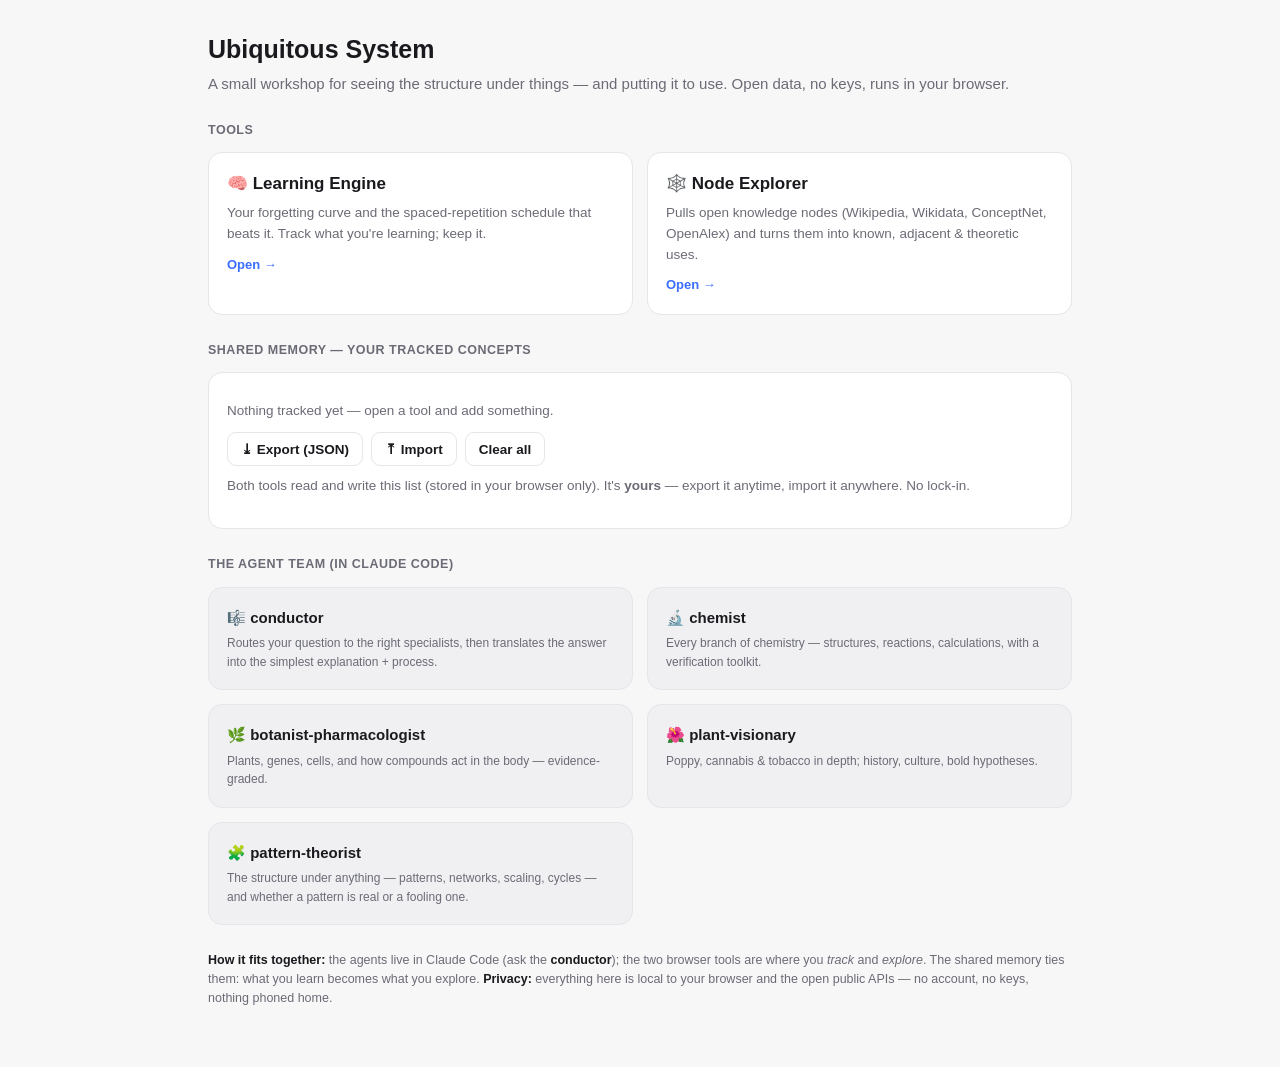
==== tools/index.html @ 65a0dc09 "Unify tools into a workshop hub with shared, portable memory Add tools/index.html: a launcher for th" ====
<!DOCTYPE html>
<html lang="en">
<head>
<meta charset="utf-8">
<meta name="viewport" content="width=device-width, initial-scale=1">
<title>Ubiquitous System — pattern & knowledge tools</title>
<style>
  :root{ --bg:#f7f7f8; --card:#fff; --ink:#1a1a1e; --muted:#6b6b76; --line:#e5e5ea; --bg2:#f0f0f3;
    --accent:#3b6efe; --good:#1a9d6a; --warn:#c2740f;}
  @media(prefers-color-scheme:dark){ :root{ --bg:#0f0f12; --card:#17171c; --ink:#ececf0; --muted:#9a9aa6;
    --line:#2a2a33; --bg2:#1c1c22; --accent:#6b93ff; --good:#3ac08a; --warn:#eaa14b;}}
  *{box-sizing:border-box} body{margin:0;background:var(--bg);color:var(--ink);
    font:15px/1.55 -apple-system,BlinkMacSystemFont,"Segoe UI",Roboto,Helvetica,Arial,sans-serif}
  .wrap{max-width:900px;margin:0 auto;padding:30px 18px 60px}
  h1{font-size:25px;margin:0 0 3px} .sub{color:var(--muted);margin:0 0 24px}
  h2{font-size:16px;margin:26px 0 12px;color:var(--muted);text-transform:uppercase;letter-spacing:.04em;font-size:12.5px}
  .cards{display:grid;grid-template-columns:1fr 1fr;gap:14px}
  @media(max-width:640px){.cards{grid-template-columns:1fr}}
  .card{background:var(--card);border:1px solid var(--line);border-radius:14px;padding:18px;text-decoration:none;color:inherit;display:block}
  a.card:hover{border-color:var(--accent)}
  .card h3{margin:0 0 5px;font-size:17px} .card p{margin:0;color:var(--muted);font-size:13.5px}
  .card .go{color:var(--accent);font-size:13px;font-weight:600;margin-top:10px;display:inline-block}
  .agent{background:var(--bg2)} .agent h3{font-size:15px} .agent .r{font-size:12px;color:var(--muted);margin-top:4px}
  .mem{background:var(--card);border:1px solid var(--line);border-radius:14px;padding:18px;margin-top:8px}
  .concepts{display:flex;flex-wrap:wrap;gap:7px;margin:10px 0}
  .c{background:var(--bg2);border:1px solid var(--line);border-radius:20px;padding:4px 11px;font-size:13px}
  .c b{cursor:pointer;color:var(--muted);margin-left:6px}
  .btns{display:flex;gap:8px;flex-wrap:wrap;margin-top:6px}
  button{border:1px solid var(--line);background:var(--card);color:var(--ink);border-radius:9px;padding:8px 13px;font-size:13.5px;font-weight:600;cursor:pointer}
  button:hover{border-color:var(--accent)}
  .empty{color:var(--muted);font-size:13.5px}
  footer{color:var(--muted);font-size:12.5px;margin-top:26px;line-height:1.5} footer b{color:var(--ink)}
</style>
</head>
<body>
<div class="wrap">
  <h1>Ubiquitous System</h1>
  <p class="sub">A small workshop for seeing the structure under things — and putting it to use. Open data, no keys, runs in your browser.</p>

  <h2>Tools</h2>
  <div class="cards">
    <a class="card" href="learning-engine.html">
      <h3>🧠 Learning Engine</h3>
      <p>Your forgetting curve and the spaced-repetition schedule that beats it. Track what you're learning; keep it.</p>
      <span class="go">Open →</span>
    </a>
    <a class="card" href="node-explorer.html">
      <h3>🕸️ Node Explorer</h3>
      <p>Pulls open knowledge nodes (Wikipedia, Wikidata, ConceptNet, OpenAlex) and turns them into known, adjacent & theoretic uses.</p>
      <span class="go">Open →</span>
    </a>
  </div>

  <h2>Shared memory — your tracked concepts</h2>
  <div class="mem">
    <div id="concepts" class="concepts"></div>
    <div class="btns">
      <button id="exp">⤓ Export (JSON)</button>
      <button id="imp">⤒ Import</button>
      <button id="clr">Clear all</button>
      <input id="file" type="file" accept="application/json" style="display:none">
    </div>
    <p class="empty" style="margin-top:10px">Both tools read and write this list (stored in your browser only). It's <b>yours</b> — export it anytime, import it anywhere. No lock-in.</p>
  </div>

  <h2>The agent team (in Claude Code)</h2>
  <div class="cards">
    <div class="card agent"><h3>🎼 conductor</h3><div class="r">Routes your question to the right specialists, then translates the answer into the simplest explanation + process.</div></div>
    <div class="card agent"><h3>🔬 chemist</h3><div class="r">Every branch of chemistry — structures, reactions, calculations, with a verification toolkit.</div></div>
    <div class="card agent"><h3>🌿 botanist-pharmacologist</h3><div class="r">Plants, genes, cells, and how compounds act in the body — evidence-graded.</div></div>
    <div class="card agent"><h3>🌺 plant-visionary</h3><div class="r">Poppy, cannabis & tobacco in depth; history, culture, bold hypotheses.</div></div>
    <div class="card agent"><h3>🧩 pattern-theorist</h3><div class="r">The structure under anything — patterns, networks, scaling, cycles — and whether a pattern is real or a fooling one.</div></div>
  </div>

  <footer>
    <b>How it fits together:</b> the agents live in Claude Code (ask the <b>conductor</b>); the two browser tools are where you <i>track</i> and <i>explore</i>. The shared memory ties them: what you learn becomes what you explore. <b>Privacy:</b> everything here is local to your browser and the open public APIs — no account, no keys, nothing phoned home.
  </footer>
</div>
<script>
const K='ube.concepts';
const get=()=>{try{return JSON.parse(localStorage.getItem(K)||'[]')}catch(e){return[]}};
const set=a=>localStorage.setItem(K,JSON.stringify([...new Set(a)].filter(Boolean)));
function render(){
  const a=get(),el=document.getElementById('concepts');
  if(!a.length){el.innerHTML='<span class="empty">Nothing tracked yet — open a tool and add something.</span>';return;}
  el.innerHTML=a.map(c=>`<span class="c">${c.replace(/</g,'&lt;')}<b data-c="${c.replace(/"/g,'&quot;')}">✕</b></span>`).join('');
  el.querySelectorAll('b').forEach(b=>b.onclick=()=>{set(get().filter(x=>x!==b.dataset.c));render();});
}
document.getElementById('exp').onclick=()=>{
  const blob=new Blob([JSON.stringify({concepts:get(),exported:new Date().toISOString()},null,2)],{type:'application/json'});
  const u=URL.createObjectURL(blob),a=document.createElement('a');a.href=u;a.download='ubiquitous-concepts.json';a.click();URL.revokeObjectURL(u);
};
document.getElementById('imp').onclick=()=>document.getElementById('file').click();
document.getElementById('file').onchange=e=>{const f=e.target.files[0];if(!f)return;const r=new FileReader();
  r.onload=()=>{try{const d=JSON.parse(r.result);const list=Array.isArray(d)?d:(d.concepts||[]);set([...get(),...list]);render();}catch(x){alert('Could not read that file.')}};r.readAsText(f);};
document.getElementById('clr').onclick=()=>{if(confirm('Clear all tracked concepts?')){set([]);render();}};
render();
</script>
</body>
</html>
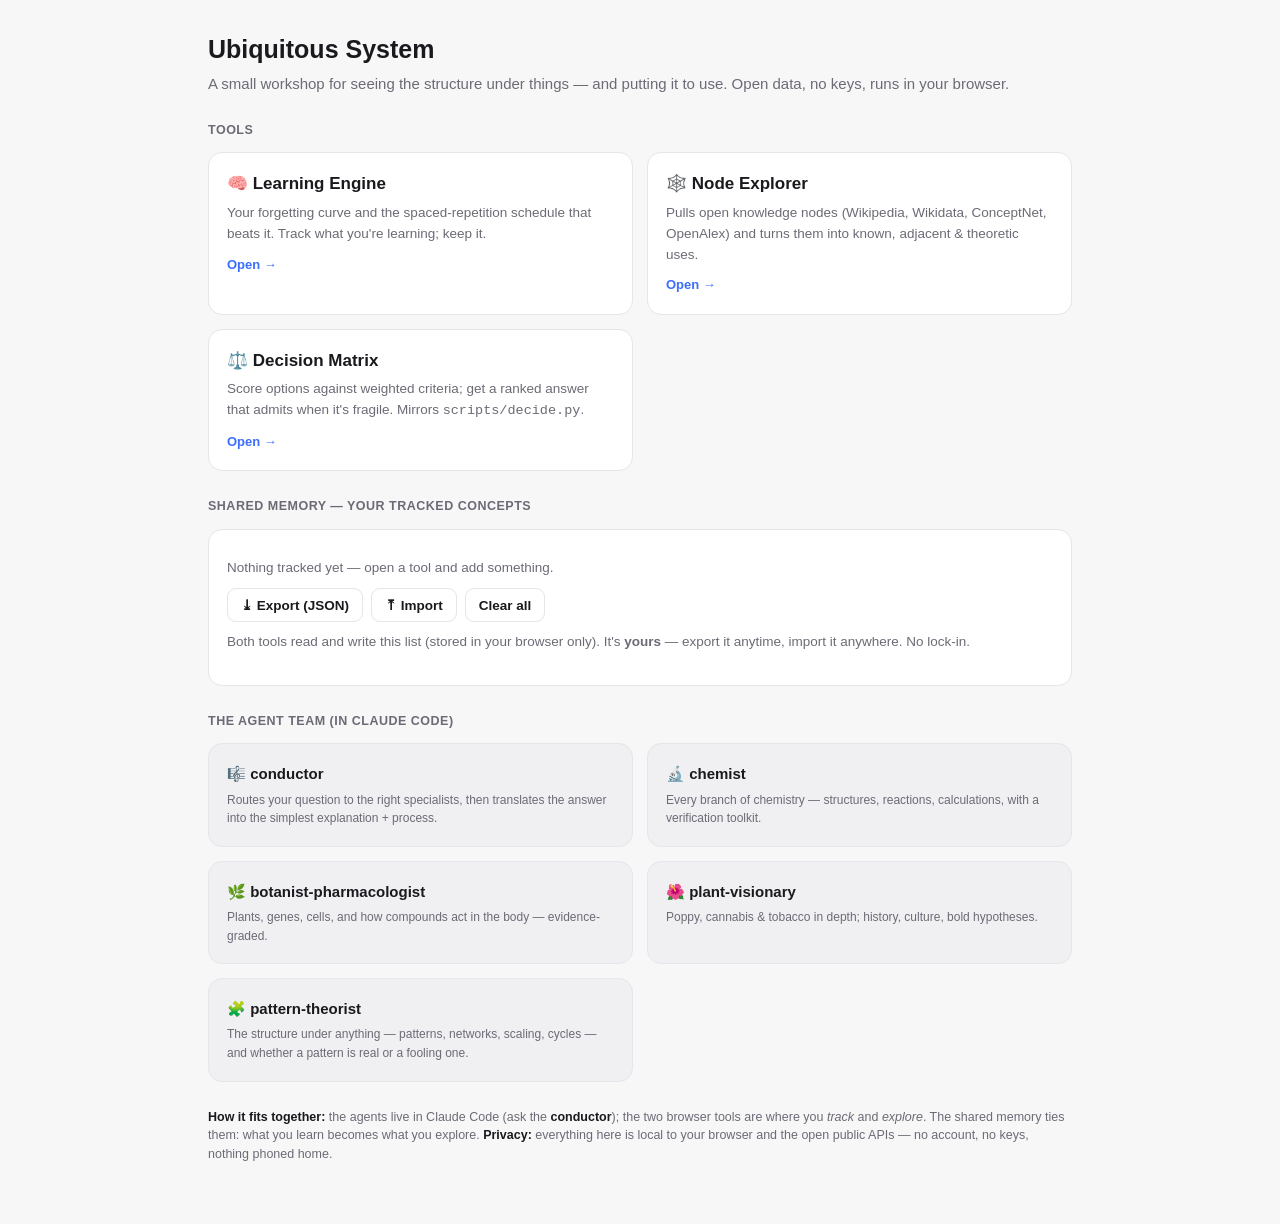
==== commit 6ec68602: "Add agent toolkit: pattern engine, decision matrix, project memory scripts/patterns.py  - reusable q" ====
--- a/tools/index.html
+++ b/tools/index.html
@@ -49,6 +49,11 @@
       <p>Pulls open knowledge nodes (Wikipedia, Wikidata, ConceptNet, OpenAlex) and turns them into known, adjacent & theoretic uses.</p>
       <span class="go">Open →</span>
     </a>
+    <a class="card" href="decision-matrix.html">
+      <h3>⚖️ Decision Matrix</h3>
+      <p>Score options against weighted criteria; get a ranked answer that admits when it's fragile. Mirrors <code>scripts/decide.py</code>.</p>
+      <span class="go">Open →</span>
+    </a>
   </div>
 
   <h2>Shared memory — your tracked concepts</h2>
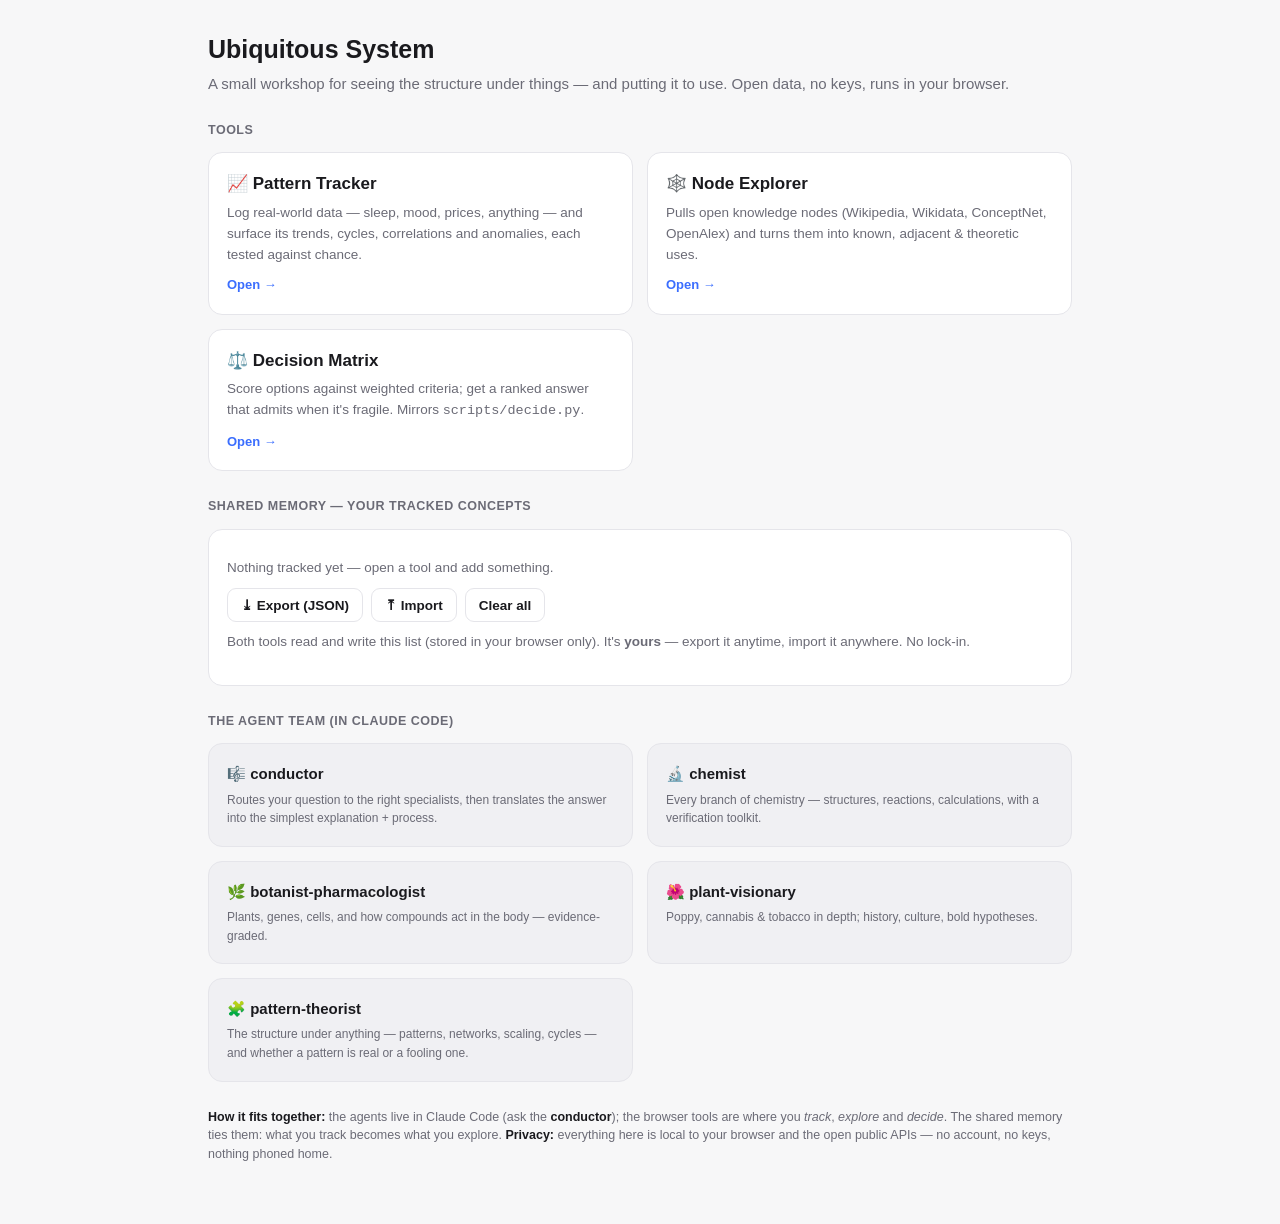
==== commit 1b462029: "Replace Learning Engine with Pattern Tracker Pivot the "track" tool from the science of learning to " ====
--- a/tools/index.html
+++ b/tools/index.html
@@ -3,6 +3,10 @@
 <head>
 <meta charset="utf-8">
 <meta name="viewport" content="width=device-width, initial-scale=1">
+<link rel="manifest" href="manifest.webmanifest">
+<meta name="theme-color" content="#3b6efe">
+<link rel="icon" href="icon.svg">
+<script>if('serviceWorker'in navigator){addEventListener('load',()=>navigator.serviceWorker.register('sw.js').catch(()=>{}))}</script>
 <title>Ubiquitous System — pattern & knowledge tools</title>
 <style>
   :root{ --bg:#f7f7f8; --card:#fff; --ink:#1a1a1e; --muted:#6b6b76; --line:#e5e5ea; --bg2:#f0f0f3;
@@ -39,9 +43,9 @@
 
   <h2>Tools</h2>
   <div class="cards">
-    <a class="card" href="learning-engine.html">
-      <h3>🧠 Learning Engine</h3>
-      <p>Your forgetting curve and the spaced-repetition schedule that beats it. Track what you're learning; keep it.</p>
+    <a class="card" href="pattern-tracker.html">
+      <h3>📈 Pattern Tracker</h3>
+      <p>Log real-world data — sleep, mood, prices, anything — and surface its trends, cycles, correlations and anomalies, each tested against chance.</p>
       <span class="go">Open →</span>
     </a>
     <a class="card" href="node-explorer.html">
@@ -78,7 +82,7 @@
   </div>
 
   <footer>
-    <b>How it fits together:</b> the agents live in Claude Code (ask the <b>conductor</b>); the two browser tools are where you <i>track</i> and <i>explore</i>. The shared memory ties them: what you learn becomes what you explore. <b>Privacy:</b> everything here is local to your browser and the open public APIs — no account, no keys, nothing phoned home.
+    <b>How it fits together:</b> the agents live in Claude Code (ask the <b>conductor</b>); the browser tools are where you <i>track</i>, <i>explore</i> and <i>decide</i>. The shared memory ties them: what you track becomes what you explore. <b>Privacy:</b> everything here is local to your browser and the open public APIs — no account, no keys, nothing phoned home.
   </footer>
 </div>
 <script>
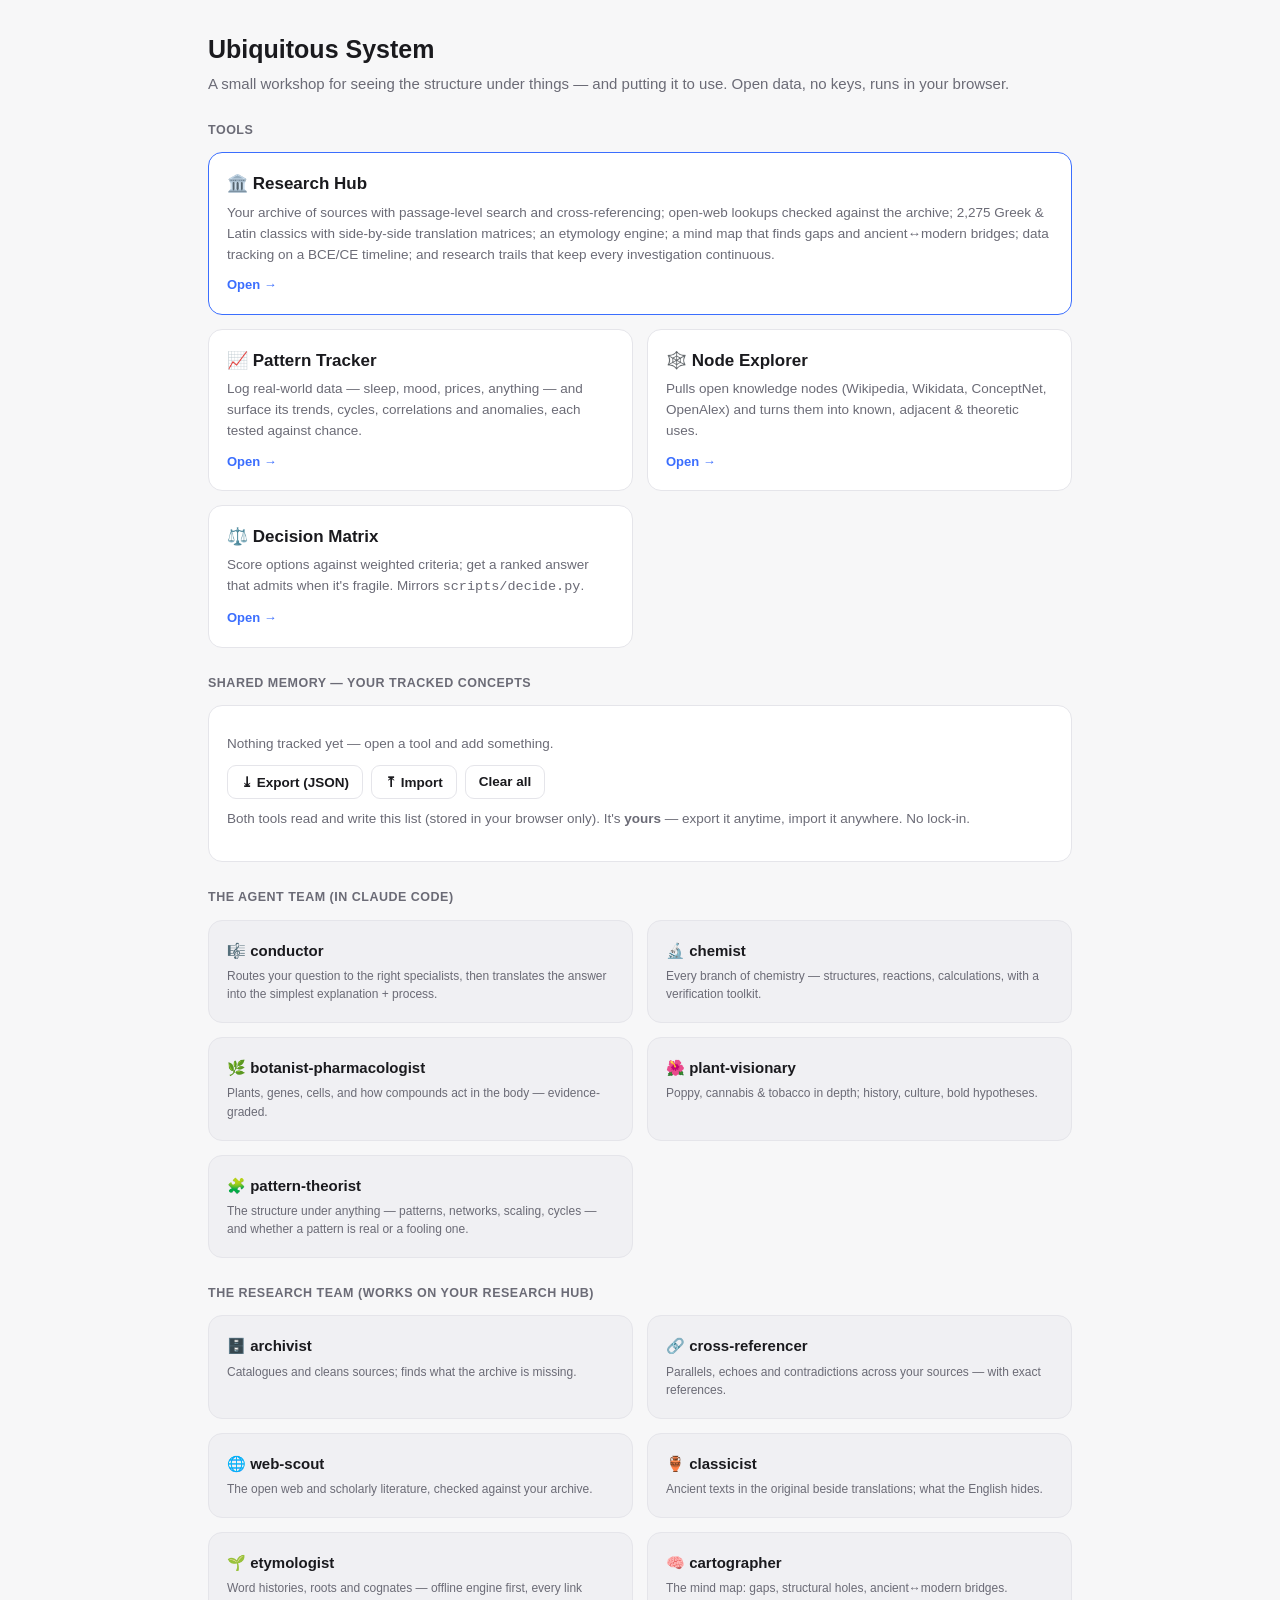
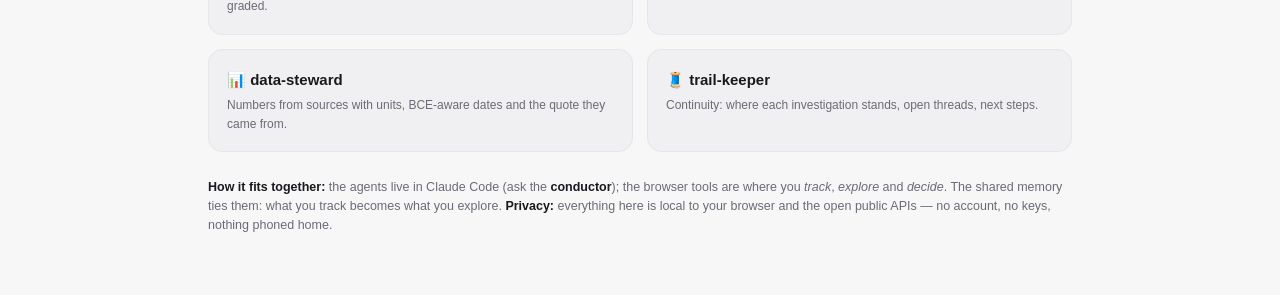
==== commit b25eb77d: "Add the research agent team, agent scripts, offline caching and docs - Eight Research Hub agents, on" ====
--- a/tools/index.html
+++ b/tools/index.html
@@ -43,6 +43,11 @@
 
   <h2>Tools</h2>
   <div class="cards">
+    <a class="card" href="research/index.html" style="grid-column:1/-1;border-color:var(--accent)">
+      <h3>🏛️ Research Hub</h3>
+      <p>Your archive of sources with passage-level search and cross-referencing; open-web lookups checked against the archive; 2,275 Greek &amp; Latin classics with side-by-side translation matrices; an etymology engine; a mind map that finds gaps and ancient↔modern bridges; data tracking on a BCE/CE timeline; and research trails that keep every investigation continuous.</p>
+      <span class="go">Open →</span>
+    </a>
     <a class="card" href="pattern-tracker.html">
       <h3>📈 Pattern Tracker</h3>
       <p>Log real-world data — sleep, mood, prices, anything — and surface its trends, cycles, correlations and anomalies, each tested against chance.</p>
@@ -80,6 +85,17 @@
     <div class="card agent"><h3>🌺 plant-visionary</h3><div class="r">Poppy, cannabis & tobacco in depth; history, culture, bold hypotheses.</div></div>
     <div class="card agent"><h3>🧩 pattern-theorist</h3><div class="r">The structure under anything — patterns, networks, scaling, cycles — and whether a pattern is real or a fooling one.</div></div>
   </div>
+  <h2>The research team (works on your Research Hub)</h2>
+  <div class="cards">
+    <div class="card agent"><h3>🗄️ archivist</h3><div class="r">Catalogues and cleans sources; finds what the archive is missing.</div></div>
+    <div class="card agent"><h3>🔗 cross-referencer</h3><div class="r">Parallels, echoes and contradictions across your sources — with exact references.</div></div>
+    <div class="card agent"><h3>🌐 web-scout</h3><div class="r">The open web and scholarly literature, checked against your archive.</div></div>
+    <div class="card agent"><h3>🏺 classicist</h3><div class="r">Ancient texts in the original beside translations; what the English hides.</div></div>
+    <div class="card agent"><h3>🌱 etymologist</h3><div class="r">Word histories, roots and cognates — offline engine first, every link graded.</div></div>
+    <div class="card agent"><h3>🧠 cartographer</h3><div class="r">The mind map: gaps, structural holes, ancient↔modern bridges.</div></div>
+    <div class="card agent"><h3>📊 data-steward</h3><div class="r">Numbers from sources with units, BCE-aware dates and the quote they came from.</div></div>
+    <div class="card agent"><h3>🧵 trail-keeper</h3><div class="r">Continuity: where each investigation stands, open threads, next steps.</div></div>
+  </div>
 
   <footer>
     <b>How it fits together:</b> the agents live in Claude Code (ask the <b>conductor</b>); the browser tools are where you <i>track</i>, <i>explore</i> and <i>decide</i>. The shared memory ties them: what you track becomes what you explore. <b>Privacy:</b> everything here is local to your browser and the open public APIs — no account, no keys, nothing phoned home.
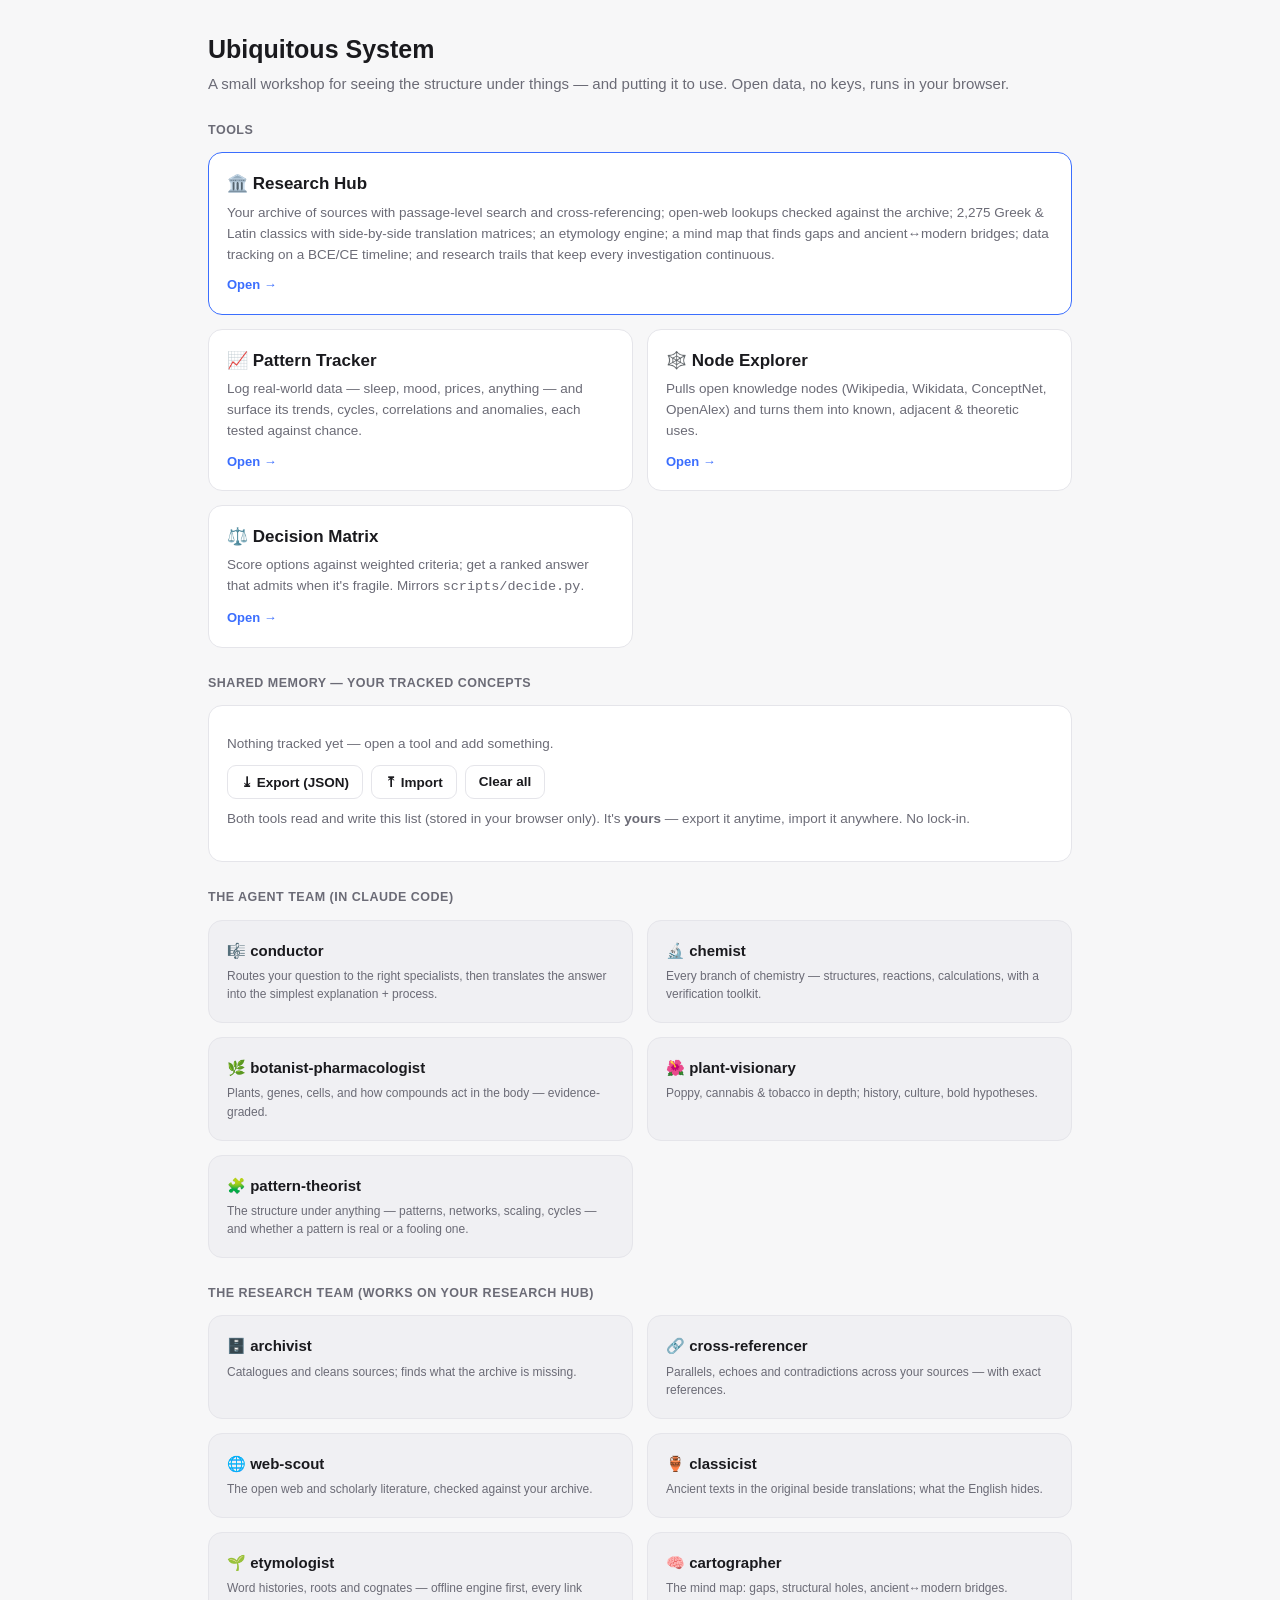
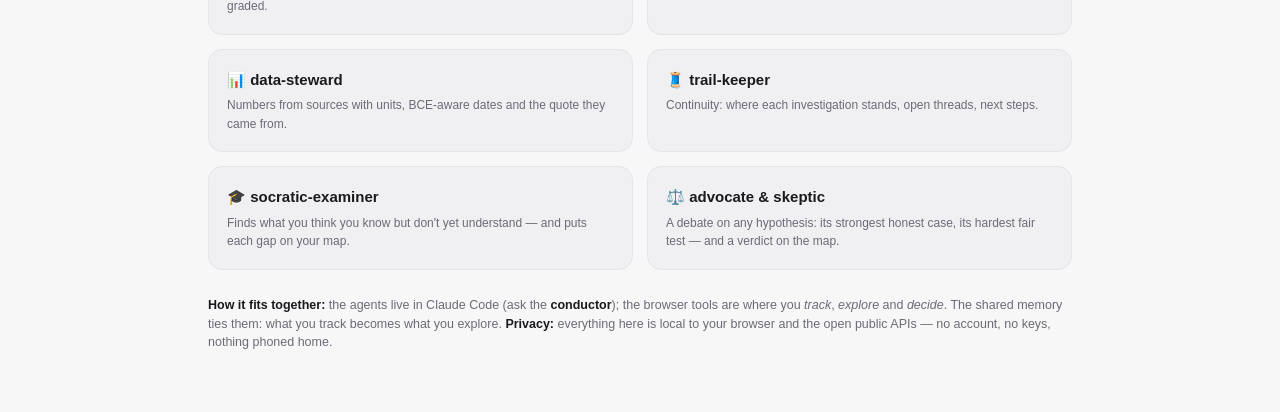
==== commit d0da8f0b: "Add the socratic-examiner, advocate and skeptic agents - socratic-examiner: finds what the user thin" ====
--- a/tools/index.html
+++ b/tools/index.html
@@ -95,6 +95,8 @@
     <div class="card agent"><h3>🧠 cartographer</h3><div class="r">The mind map: gaps, structural holes, ancient↔modern bridges.</div></div>
     <div class="card agent"><h3>📊 data-steward</h3><div class="r">Numbers from sources with units, BCE-aware dates and the quote they came from.</div></div>
     <div class="card agent"><h3>🧵 trail-keeper</h3><div class="r">Continuity: where each investigation stands, open threads, next steps.</div></div>
+    <div class="card agent"><h3>🎓 socratic-examiner</h3><div class="r">Finds what you think you know but don't yet understand — and puts each gap on your map.</div></div>
+    <div class="card agent"><h3>⚖️ advocate &amp; skeptic</h3><div class="r">A debate on any hypothesis: its strongest honest case, its hardest fair test — and a verdict on the map.</div></div>
   </div>
 
   <footer>
